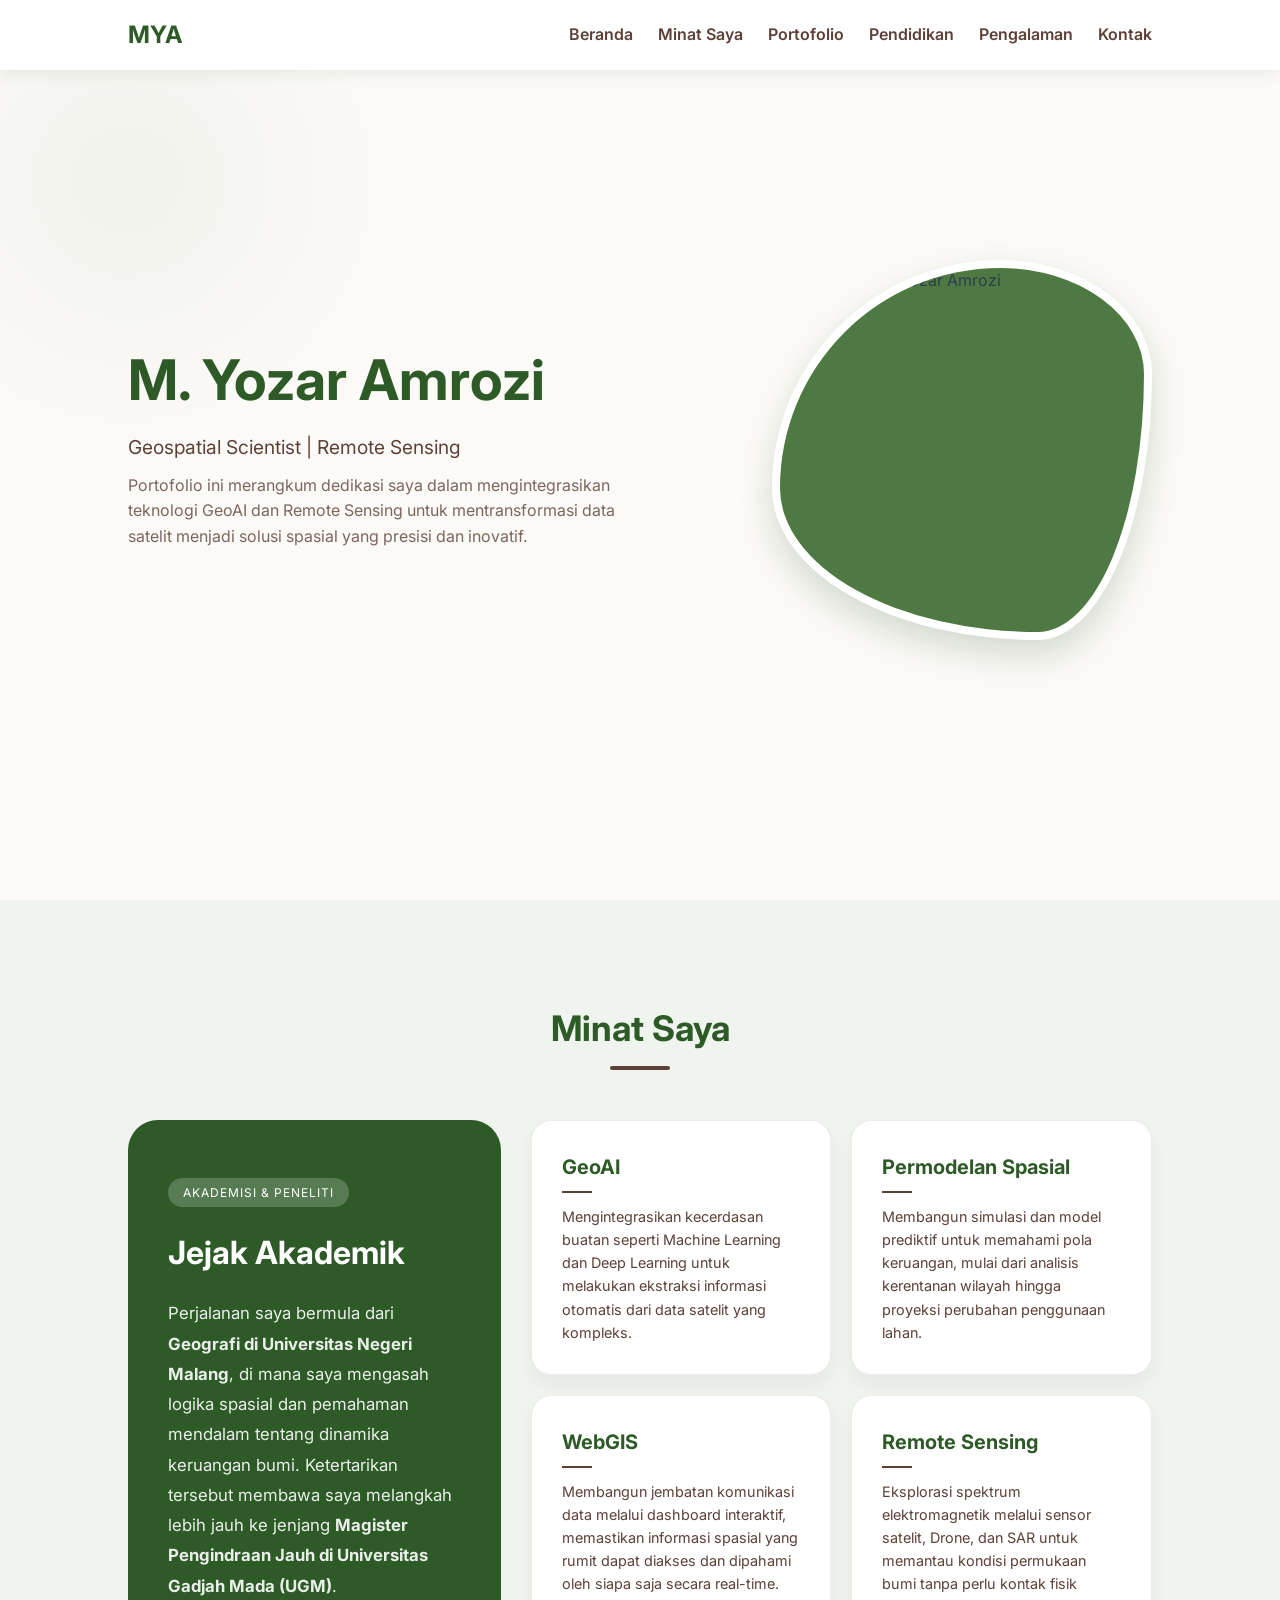
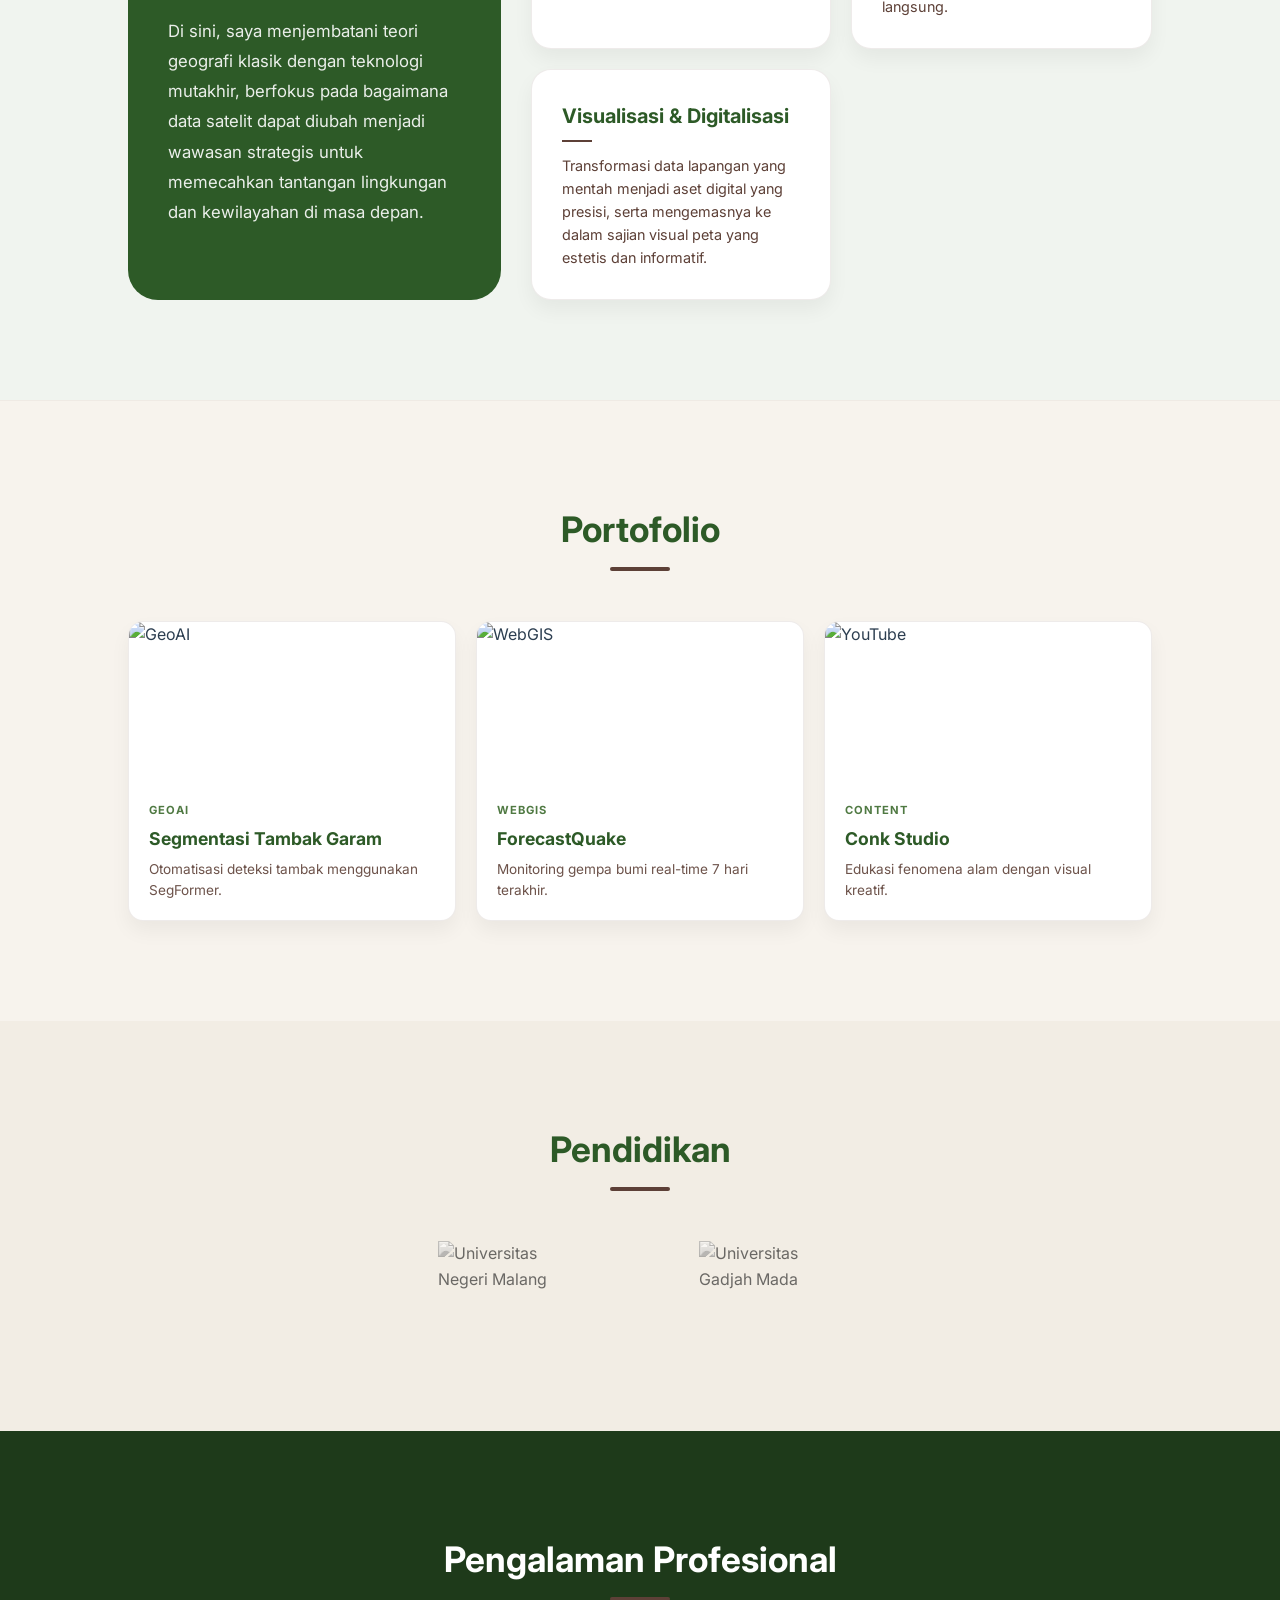
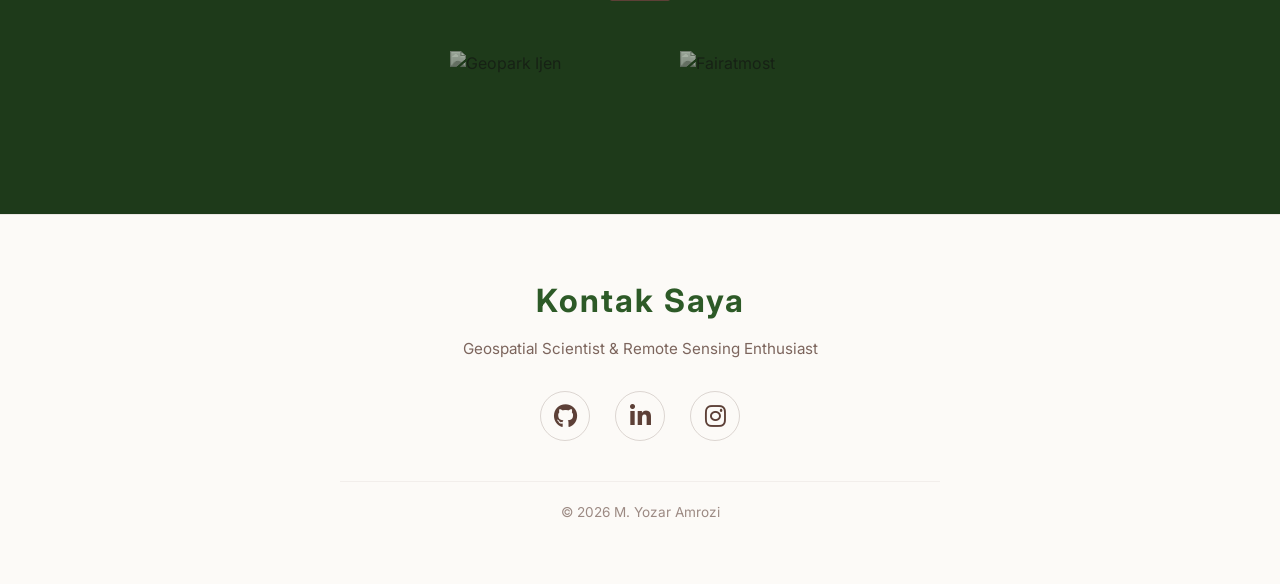
==== index.html @ 9bc24773 "Add files via upload" ====
<!DOCTYPE html>
<html lang="id">
<head>
    <meta charset="UTF-8">
    <meta name="viewport" content="width=device-width, initial-scale=1.0">
    <title>Portofolio Profesional | M. Yozar Amrozi</title>
    <link rel="stylesheet" href="portofolio.css">
    <link href="https://fonts.googleapis.com/css2?family=Inter:wght@300;400;600;700&display=swap" rel="stylesheet">
</head>
<body>
    <nav>
        <div class="logo">MYA</div>
        <ul>
            <li><a href="#beranda">Beranda</a></li>
            <li><a href="#tentang">Minat Saya</a></li>
            <li><a href="#portofolio">Portofolio</a></li>
            <li><a href="#pendidikan">Pendidikan</a></li>
            <li><a href="#pengalaman">Pengalaman</a></li>
            <li><a href="#kontak">Kontak</a></li>
        </ul>
    </nav>

    <section id="beranda" class="hero">
    <div class="hero-content">
        <div class="hero-text">
            <h1>M. Yozar Amrozi</h1>
            <p>Geospatial Scientist | Remote Sensing</p>
            <p style="margin-top: 10px; font-size: 1rem; opacity: 0.8;">Portofolio ini merangkum dedikasi saya dalam mengintegrasikan teknologi GeoAI dan Remote Sensing untuk mentransformasi data satelit menjadi solusi spasial yang presisi dan inovatif.</p>
        </div>
        <div class="hero-image-container">
            <img src="Assets/Profil.png" alt="Foto Profil M. Yozar Amrozi" class="profile-img">
        </div>
    </div>
    </section>

    <section id="tentang" class="container">
    <h2 class="section-title">Minat Saya</h2>
    
    <div class="about-layout">
        <div class="edu-main-card">
            <span class="tag-label">Akademisi & Peneliti</span>
            <h3>Jejak Akademik</h3>
            <p>Perjalanan saya bermula dari <strong>Geografi di Universitas Negeri Malang</strong>, di mana saya mengasah logika spasial dan pemahaman mendalam tentang dinamika keruangan bumi. Ketertarikan tersebut membawa saya melangkah lebih jauh ke jenjang <strong>Magister Pengindraan Jauh di Universitas Gadjah Mada (UGM)</strong>.</p>
            <p>Di sini, saya menjembatani teori geografi klasik dengan teknologi mutakhir, berfokus pada bagaimana data satelit dapat diubah menjadi wawasan strategis untuk memecahkan tantangan lingkungan dan kewilayahan di masa depan.</p>
        </div>

        <div class="skills-grid-container">
            
            <div class="skill-mini-card">
                <h4>GeoAI</h4>
                <p>Mengintegrasikan kecerdasan buatan seperti Machine Learning dan Deep Learning untuk melakukan ekstraksi informasi otomatis dari data satelit yang kompleks.</p>
            </div>

            <div class="skill-mini-card">
                <h4>Permodelan Spasial</h4>
                <p>Membangun simulasi dan model prediktif untuk memahami pola keruangan, mulai dari analisis kerentanan wilayah hingga proyeksi perubahan penggunaan lahan.</p>
            </div>

            <div class="skill-mini-card">
                <h4>WebGIS</h4>
                <p>Membangun jembatan komunikasi data melalui dashboard interaktif, memastikan informasi spasial yang rumit dapat diakses dan dipahami oleh siapa saja secara real-time.</p>
            </div>

            <div class="skill-mini-card">
                <h4>Remote Sensing</h4>
                <p>Eksplorasi spektrum elektromagnetik melalui sensor satelit, Drone, dan SAR untuk memantau kondisi permukaan bumi tanpa perlu kontak fisik langsung.</p>
            </div>

            <div class="skill-mini-card">
                <h4>Visualisasi & Digitalisasi</h4>
                <p>Transformasi data lapangan yang mentah menjadi aset digital yang presisi, serta mengemasnya ke dalam sajian visual peta yang estetis dan informatif.</p>
            </div>

        </div>
    </div>
    </section>

    <section id="portofolio" class="container bg-light">
    <h2 class="section-title">Portofolio</h2>
    
    <div class="portfolio-compact-grid">
        <a href="https://yozar21-yozar-geoai-portfolio.hf.space/" target="_blank" class="portfolio-card-small">
            <div class="card-img-small">
                <img src="assets/salt-segmentation.png" alt="GeoAI">
            </div>
            <div class="card-info-small">
                <span class="label-mini">GeoAI</span>
                <h3>Segmentasi Tambak Garam</h3>
                <p>Otomatisasi deteksi tambak menggunakan SegFormer.</p>
            </div>
        </a>

        <a href="https://shofuralee.github.io/WebGIS_Kelompok2/index.html" target="_blank" class="portfolio-card-small">
            <div class="card-img-small">
                <img src="assets/forecast-quake.png" alt="WebGIS">
            </div>
            <div class="card-info-small">
                <span class="label-mini">WebGIS</span>
                <h3>ForecastQuake</h3>
                <p>Monitoring gempa bumi real-time 7 hari terakhir.</p>
            </div>
        </a>

        <a href="https://www.youtube.com/@KACONK_CH" target="_blank" class="portfolio-card-small">
            <div class="card-img-small">
                <img src="assets/youtube-conk.jpg" alt="YouTube">
            </div>
            <div class="card-info-small">
                <span class="label-mini">Content</span>
                <h3>Conk Studio</h3>
                <p>Edukasi fenomena alam dengan visual kreatif.</p>
            </div>
        </a>
    </div>
    </section>

    <section id="pendidikan" class="container section-alt-bg">
    <h2 class="section-title">Pendidikan</h2>
    <div class="logo-grid">
        <a href="https://um.ac.id/" target="_blank" class="logo-item">
            <img src="assets/logo-um.webp" alt="Universitas Negeri Malang" class="gray-logo">
            <span class="logo-name">Universitas Negeri Malang</span>
        </a>
        <a href="https://ugm.ac.id/" target="_blank" class="logo-item">
            <img src="assets/logo-ugm.png" alt="Universitas Gadjah Mada" class="gray-logo">
            <span class="logo-name">Universitas Gadjah Mada</span>
        </a>
    </div>
</section>

<section id="pengalaman" class="container section-alt-bg-dark">
    <h2 class="section-title" style="color: var(--white);">Pengalaman Profesional</h2>
    <div class="logo-grid">
        <a href="https://geopark-ijen.jatimprov.go.id/" target="_blank" class="logo-item">
            <img src="assets/logo-ijen.png" alt="Geopark Ijen" class="gray-logo">
            <span class="logo-name" style="color: var(--white);">Geopark Ijen</span>
        </a>
        <a href="https://www.fairatmos.com/" target="_blank" class="logo-item">
            <img src="assets/logo-fairatmost.png" alt="Fairatmost" class="gray-logo">
            <span class="logo-name" style="color: var(--white);">Fairatmos</span>
        </a>
    </div>
</section>

    <link rel="stylesheet" href="https://cdnjs.cloudflare.com/ajax/libs/font-awesome/6.0.0/css/all.min.css">

<footer id="kontak">
    <div class="footer-simple">
        <h2 class="logo-footer">Kontak Saya</h2>
        <p class="footer-tagline">Geospatial Scientist & Remote Sensing Enthusiast</p>
        
        <div class="social-medias">
            <a href="https://github.com/yozarmcqueen" target="_blank" class="social-icon" title="GitHub">
                <i class="fab fa-github"></i>
            </a>
            <a href="https://www.linkedin.com/in/yozar-amrozi-3760012b6/" target="_blank" class="social-icon" title="LinkedIn">
                <i class="fab fa-linkedin-in"></i>
            </a>
            <a href="https://www.instagram.com/rozi_hfi/" target="_blank" class="social-icon" title="Instagram">
                <i class="fab fa-instagram"></i>
            </a>
        </div>

        <div class="footer-copyright">
            <p>&copy; 2026 M. Yozar Amrozi</p>
        </div>
    </div>
    </footer>

    <script src="portofolio.js"></script>
</body>
</html>
---- portofolio.css ----
:root {
    /* Palet Warna Alam */
    --primary-green: #2d5a27;   /* Hijau Daun Tua */
    --accent-green: #4f7942;    /* Hijau Daun Muda */
    --earth-brown: #5d4037;     /* Coklat Tanah */
    --light-brown: #8d6e63;     /* Coklat Muda */
    --white: #ffffff;
    --soft-white: #fcfaf7;      /* Putih dengan sedikit rona coklat hangat */
    --text-dark: #2c3e50;
}
/* --- 1. BERANDA (Aura Pagi/Fresh) --- */
.hero { 
    height: 100vh; 
    display: flex; 
    align-items: center; 
    justify-content: center;
    padding: 0 10%;
    /* Gradasi krem hangat ke putih tulang agar foto terlihat menonjol */
    background: linear-gradient(135deg, #fdfbf7 0%, #f2ede4 100%);
    position: relative;
}

/* --- 2. TENTANG SAYA (Aura Hutan/Earthy) --- */
#tentang {
    /* Hijau sangat pucat yang menenangkan, kontras dengan kotak pendidikan yang hijau tua */
    background-color: #f0f4ef; 
    position: relative;
}

/* Tambahan detail: Sisi kiri Tentang Saya sudah berwarna Hijau Tua (edu-main-card), 
   jadi background pucat di sini akan membuatnya sangat elegan */

/* --- 3. PORTOFOLIO (Aura Tanah/Sand) --- */
#portofolio {
    /* Warna pasir/krem muda untuk membedakan dengan bagian hijau di atasnya */
    background-color: #f7f3ed;
    border-top: 1px solid rgba(93, 64, 55, 0.05);
}

/* --- PENYESUAIAN KARTU AGAR KONTRAS --- */

/* Karena background section sekarang berwarna, kita buat kartu di dalamnya 
   berwarna putih bersih agar terlihat "pop up" */
.skill-mini-card, .portfolio-card-small {
    background: var(--white) !important;
    box-shadow: 0 10px 20px rgba(0, 0, 0, 0.05) !important;
}

/* --- SECTIONS UMUM --- */
.container { 
    padding: 100px 10%; 
}

/* Update Navigasi agar tetap bersih saat di atas background berwarna */
nav {
    background: rgba(255, 255, 255, 0.95);
    backdrop-filter: blur(10px); /* Efek kaca transparan modern */
}
* { 
    margin: 0; 
    padding: 0; 
    box-sizing: border-box; 
}

body { 
    font-family: 'Inter', sans-serif; 
    color: var(--text-dark); 
    line-height: 1.6; 
    background-color: var(--white);
    scroll-behavior: smooth;
}

/* --- NAVIGASI --- */
nav { 
    display: flex; 
    justify-content: space-between; 
    align-items: center;
    padding: 1rem 10%; 
    background: var(--white); 
    position: fixed; 
    width: 100%; 
    top: 0; 
    z-index: 1000;
    box-shadow: 0 2px 15px rgba(45, 90, 39, 0.1); /* Bayangan hijau tipis */
}

nav .logo { 
    font-weight: 700; 
    font-size: 1.5rem; 
    color: var(--primary-green);
}

nav ul { display: flex; list-style: none; }
nav ul li { margin-left: 25px; }
nav a { 
    text-decoration: none; 
    color: var(--earth-brown); 
    font-weight: 600; 
    transition: 0.3s;
}

nav a:hover { color: var(--primary-green); }

/* --- HERO SECTION (BERANDA) --- */
.hero { 
    height: 100vh; 
    display: flex; 
    align-items: center; 
    justify-content: center;
    padding: 0 10%;
    background-color: var(--soft-white);
    /* Sedikit aksen organik di background */
    background-image: radial-gradient(circle at 10% 20%, rgba(45, 90, 39, 0.05) 0%, transparent 20%);
}

.hero-content { 
    display: flex; 
    align-items: center; 
    justify-content: space-between;
    width: 100%;
}

/* Tulisan di Kiri */
.hero-text { 
    flex: 1; 
    text-align: left;
    padding-right: 50px;
}

.hero-text h1 { 
    font-size: 3.5rem; 
    color: var(--primary-green); 
    line-height: 1.1;
    margin-bottom: 20px;
}

.hero-text p { 
    font-size: 1.2rem; 
    color: var(--earth-brown); 
    font-weight: 400;
}

/* Foto di Kanan */
.hero-image-container { 
    flex: 1; 
    display: flex; 
    justify-content: flex-end;
}

.profile-img { 
    width: 380px; 
    height: 380px; 
    object-fit: cover;
    /* Bentuk organik yang tidak beraturan */
    border-radius: 60% 40% 30% 70% / 60% 30% 70% 40%;
    background: var(--accent-green);
    border: 8px solid var(--white);
    box-shadow: 0 15px 35px rgba(45, 90, 39, 0.2);
    animation: morph 8s ease-in-out infinite; /* Efek bergerak pelan */
}

@keyframes morph {
    0% { border-radius: 60% 40% 30% 70% / 60% 30% 70% 40%; }
    50% { border-radius: 30% 60% 70% 40% / 50% 60% 30% 60%; }
    100% { border-radius: 60% 40% 30% 70% / 60% 30% 70% 40%; }
}

.profile-img:hover {
    transform: translate(5px, 5px);
    box-shadow: 10px 10px 0px var(--accent-green);
}

/* --- SECTIONS UMUM --- */
.container { padding: 100px 10%; }
.bg-light { background-color: #f0f4ef; } /* Hijau sangat pucat */

.section-title { 
    text-align: center; 
    margin-bottom: 50px; 
    font-size: 2.2rem; 
    color: var(--primary-green);
    position: relative;
}

.section-title::after {
    content: '';
    display: block;
    width: 60px;
    height: 4px;
    background: var(--earth-brown);
    margin: 10px auto;
    border-radius: 2px;
}

/* --- KARTU PORTOFOLIO --- */
.grid { 
    display: grid; 
    grid-template-columns: repeat(auto-fit, minmax(300px, 1fr)); 
    gap: 30px; 
}

.card { 
    background: white; 
    border-radius: 15px; 
    overflow: hidden; 
    box-shadow: 0 10px 30px rgba(0,0,0,0.05);
    transition: 0.3s;
    border-bottom: 4px solid transparent;
}

.card:hover { 
    transform: translateY(-10px); 
    border-bottom: 4px solid var(--accent-green);
}

.card h3 { color: var(--primary-green); padding: 20px 20px 5px; }
.card p { padding: 0 20px 20px; font-size: 0.95rem; }
/* Container khusus untuk grid Tentang Saya */
.about-grid {
    display: grid;
    grid-template-columns: repeat(auto-fit, minmax(300px, 1fr));
    gap: 25px;
    margin-top: 20px;
}
/* Layout Utama: Kiri (Besar) & Kanan (Grid Kecil) */
.about-layout {
    display: grid;
    grid-template-columns: 1.2fr 2fr; /* Sisi kiri sedikit lebih kecil dari total sisi kanan */
    gap: 30px;
    align-items: stretch;
}

/* Kartu Pendidikan Utama (Kiri) */
.edu-main-card {
    background: var(--primary-green);
    color: var(--white);
    padding: 50px 40px;
    border-radius: 30px;
    display: flex;
    flex-direction: column;
    justify-content: center;
}

.tag-label {
    background: rgba(255, 255, 255, 0.2);
    padding: 5px 15px;
    border-radius: 50px;
    font-size: 0.75rem;
    text-transform: uppercase;
    letter-spacing: 1px;
    display: inline-block;
    width: fit-content;
    margin-bottom: 20px;
}

.edu-main-card h3 {
    font-size: 2rem;
    margin-bottom: 20px;
}

.edu-main-card p {
    font-size: 1.05rem;
    line-height: 1.8;
    margin-bottom: 15px;
    opacity: 0.9;
}

/* Container Grid Sisi Kanan */
.skills-grid-container {
    display: grid;
    grid-template-columns: repeat(auto-fill, minmax(240px, 1fr));
    gap: 20px;
}

/* Kotak-kotak Kecil Keahlian */
.skill-mini-card {
    background: var(--soft-white);
    padding: 30px;
    border-radius: 20px;
    border: 1px solid rgba(93, 64, 55, 0.1); /* Border coklat tipis */
    transition: all 0.3s ease;
}

.skill-mini-card:hover {
    background: var(--white);
    border-color: var(--accent-green);
    transform: translateY(-5px);
    box-shadow: 0 10px 25px rgba(45, 90, 39, 0.1);
}

.skill-mini-card h4 {
    color: var(--primary-green);
    font-size: 1.25rem;
    margin-bottom: 12px;
    position: relative;
}

/* Garis dekoratif kecil di bawah judul keahlian */
.skill-mini-card h4::after {
    content: '';
    display: block;
    width: 30px;
    height: 2px;
    background: var(--earth-brown);
    margin-top: 8px;
}

.skill-mini-card p {
    font-size: 0.9rem;
    color: var(--earth-brown);
    line-height: 1.6;
}

/* Responsive: Jika layar kecil, tumpuk ke bawah */
@media (max-width: 1024px) {
    .about-layout {
        grid-template-columns: 1fr;
    }
    
    .edu-main-card {
        padding: 40px;
    }
}

/* Layout Grid Horizontal */
.portfolio-compact-grid {
    display: grid;
    grid-template-columns: repeat(auto-fit, minmax(280px, 1fr)); /* Berjejer kiri ke kanan */
    gap: 20px;
    margin-top: 20px;
}

/* Kartu Kecil */
.portfolio-card-small {
    background: var(--white);
    text-decoration: none; /* Hilangkan garis bawah link */
    color: inherit;
    border-radius: 15px;
    overflow: hidden;
    display: flex;
    flex-direction: column; /* Foto di atas, teks di bawah */
    border: 1px solid rgba(93, 64, 55, 0.1);
    transition: all 0.3s ease;
    box-shadow: 0 4px 12px rgba(0,0,0,0.03);
}

.portfolio-card-small:hover {
    transform: translateY(-5px);
    box-shadow: 0 10px 20px rgba(45, 90, 39, 0.1);
    border-color: var(--accent-green);
}

/* Ukuran Foto Kecil */
.card-img-small {
    width: 100%;
    height: 160px; /* Foto dibuat pendek/kecil */
    overflow: hidden;
}

.card-img-small img {
    width: 100%;
    height: 100%;
    object-fit: cover;
}

/* Info Projek */
.card-info-small {
    padding: 20px;
}

.label-mini {
    font-size: 0.7rem;
    font-weight: 700;
    color: var(--accent-green);
    text-transform: uppercase;
    letter-spacing: 1px;
    display: block;
    margin-bottom: 8px;
}

.card-info-small h3 {
    font-size: 1.1rem;
    color: var(--primary-green);
    margin-bottom: 8px;
    line-height: 1.3;
}

.card-info-small p {
    font-size: 0.85rem;
    color: var(--earth-brown);
    line-height: 1.5;
    opacity: 0.9;
}

/* Responsif Mobile */
@media (max-width: 600px) {
    .portfolio-compact-grid {
        grid-template-columns: 1fr; /* Satu kolom di layar HP */
    }
}

/* Pengaturan kartu khusus pendidikan agar lebih menonjol */
.card-wide {
    grid-column: span 2; /* Mengambil dua kolom jika layar cukup lebar */
    background: linear-gradient(135deg, var(--primary-green), var(--accent-green)) !important;
    color: var(--white) !important;
}

.card-wide h3, .card-wide .card-icon {
    color: var(--white) !important;
}

/* Gaya kartu secara umum */
.card {
    background: var(--white);
    padding: 30px;
    border-radius: 20px;
    border: 1px solid rgba(45, 90, 39, 0.1);
    box-shadow: 0 10px 20px rgba(0, 0, 0, 0.02);
    transition: all 0.3s ease;
    display: flex;
    flex-direction: column;
    align-items: flex-start;
}

.card:hover {
    transform: translateY(-5px);
    box-shadow: 0 15px 30px rgba(45, 90, 39, 0.1);
    border-color: var(--accent-green);
}

.card-icon {
    font-size: 2.5rem;
    margin-bottom: 15px;
}

.card h3 {
    color: var(--primary-green);
    margin-bottom: 12px;
    font-size: 1.4rem;
}

.card p {
    font-size: 0.95rem;
    color: var(--earth-brown);
    line-height: 1.6;
}

/* Responsive adjustment */
@media (max-width: 992px) {
    .card-wide {
        grid-column: span 1; /* Kembali ke ukuran biasa di layar kecil */
    }
}
/* --- SKILLS & TAGS --- */
.tags span { 
    background: var(--accent-green); 
    color: white; 
    padding: 6px 15px; 
    border-radius: 50px; 
    margin: 5px; 
    display: inline-block;
    font-size: 0.85rem;
}
/* Container Portofolio */
.portfolio-grid {
    display: flex;
    flex-direction: column; /* Kotak besar memanjang ke bawah */
    gap: 40px;
    margin-top: 30px;
}

/* Kotak Portofolio Individual */
.portfolio-item {
    display: flex;
    background: var(--white);
    border-radius: 25px;
    overflow: hidden;
    box-shadow: 0 15px 40px rgba(0, 0, 0, 0.05);
    border: 1px solid rgba(45, 90, 39, 0.05);
    transition: transform 0.4s ease;
}

.portfolio-item:hover {
    transform: translateY(-8px);
    box-shadow: 0 20px 50px rgba(45, 90, 39, 0.1);
}

/* Area Gambar di Portofolio */
.portfolio-image {
    flex: 1.2;
    min-height: 350px;
    overflow: hidden;
}

.portfolio-image img {
    width: 100%;
    height: 100%;
    object-fit: cover;
    transition: transform 0.6s ease;
}

.portfolio-item:hover .portfolio-image img {
    transform: scale(1.05);
}

/* Area Teks di Portofolio */
.portfolio-content {
    flex: 1;
    padding: 50px;
    display: flex;
    flex-direction: column;
    justify-content: center;
}

.category-tag {
    color: var(--accent-green);
    font-weight: 700;
    text-transform: uppercase;
    font-size: 0.8rem;
    letter-spacing: 2px;
    margin-bottom: 15px;
    display: block;
}

.portfolio-content h3 {
    font-size: 2rem;
    color: var(--primary-green);
    margin-bottom: 20px;
    line-height: 1.2;
}

.portfolio-content p {
    color: var(--earth-brown);
    font-size: 1.05rem;
    line-height: 1.7;
    margin-bottom: 30px;
}

/* Tombol Link Projek */
.btn-project {
    text-decoration: none;
    background: var(--primary-green);
    color: var(--white);
    padding: 12px 30px;
    border-radius: 50px;
    font-weight: 600;
    width: fit-content;
    transition: 0.3s;
    border: 2px solid var(--primary-green);
}

.btn-project:hover {
    background: transparent;
    color: var(--primary-green);
}

/* Responsif untuk Tablet dan Mobile */
@media (max-width: 992px) {
    .portfolio-item {
        flex-direction: column; /* Tumpuk vertikal di layar kecil */
    }
    
    .portfolio-image {
        min-height: 250px;
    }

    .portfolio-content {
        padding: 30px;
    }
    
    .portfolio-content h3 {
        font-size: 1.6rem;
    }
}
/* Variabel Background Baru */
:root {
    --bg-sand: #f2ede4; /* Krem pasir untuk Pendidikan */
    --bg-forest-dark: #1e3a1a; /* Hijau hutan sangat gelap untuk Pengalaman */
}

/* Background Spesifik Section */
.section-alt-bg {
    background-color: var(--bg-sand);
}

.section-alt-bg-dark {
    background-color: var(--bg-forest-dark);
}

/* Grid Logo */
.logo-grid {
    display: flex;
    justify-content: center;
    align-items: center;
    gap: 80px;
    flex-wrap: wrap;
    margin-top: 40px;
}

/* Item Logo */
.logo-item {
    display: flex;
    flex-direction: column;
    align-items: center;
    text-decoration: none;
    transition: transform 0.3s ease;
}

.logo-item:hover {
    transform: translateY(-10px);
}

/* Efek Abu-abu ke Berwarna */
.gray-logo {
    width: 150px; /* Sesuaikan ukuran logo */
    height: auto;
    filter: grayscale(100%);
    opacity: 0.6;
    transition: all 0.5s ease;
    margin-bottom: 15px;
}

.logo-item:hover .gray-logo {
    filter: grayscale(0%);
    opacity: 1;
}

/* Nama Instansi di bawah logo (Opsional) */
.logo-name {
    font-weight: 600;
    font-size: 0.9rem;
    color: var(--earth-brown);
    text-align: center;
    opacity: 0; /* Sembunyi secara default */
    transition: 0.3s;
}

.logo-item:hover .logo-name {
    opacity: 1; /* Muncul saat kursor di logo */
}

/* Responsif */
@media (max-width: 768px) {
    .logo-grid {
        gap: 40px;
    }
    .gray-logo {
        width: 100px;
    }
}

/* --- FOOTER SIMPEL CENTERED --- */
footer {
    background-color: var(--soft-white); /* Warna krem sangat muda agar tidak monoton */
    padding: 60px 20px;
    border-top: 1px solid rgba(93, 64, 55, 0.1); /* Garis tipis coklat */
    text-align: center;
}

.footer-simple {
    max-width: 600px;
    margin: 0 auto;
}

.logo-footer {
    font-size: 2rem;
    color: var(--primary-green);
    margin-bottom: 10px;
    letter-spacing: 2px;
}

.footer-tagline {
    color: var(--earth-brown);
    font-size: 0.95rem;
    margin-bottom: 30px;
    opacity: 0.8;
}

/* Container Ikon Media Sosial */
.social-medias {
    display: flex;
    justify-content: center;
    gap: 25px;
    margin-bottom: 40px;
}

.social-icon {
    font-size: 1.5rem;
    color: var(--earth-brown);
    transition: all 0.3s ease;
    text-decoration: none;
    width: 50px;
    height: 50px;
    display: flex;
    align-items: center;
    justify-content: center;
    border: 1.5px solid rgba(93, 64, 55, 0.2);
    border-radius: 50%; /* Bentuk lingkaran untuk logo */
}

.social-icon:hover {
    color: var(--white);
    background-color: var(--primary-green);
    border-color: var(--primary-green);
    transform: translateY(-5px);
}

.footer-copyright {
    font-size: 0.85rem;
    color: var(--earth-brown);
    opacity: 0.6;
    border-top: 1px solid rgba(93, 64, 55, 0.1);
    padding-top: 20px;
}

/* Responsif */
@media (max-width: 480px) {
    .social-medias {
        gap: 15px;
    }
    .logo-footer {
        font-size: 1.5rem;
    }
}

/* Responsif untuk Mobile */
@media (max-width: 768px) {
    .footer-container {
        grid-template-columns: 1fr;
        text-align: center;
    }
    
    .footer-info p {
        margin: 0 auto;
    }
    
    .footer-links h3::after {
        left: 50%;
        transform: translateX(-50%);
    }
    
    .social-link {
        justify-content: center;
    }
    
    .social-link:hover {
        transform: translateY(-5px); /* Geser ke atas di mobile */
    }
}
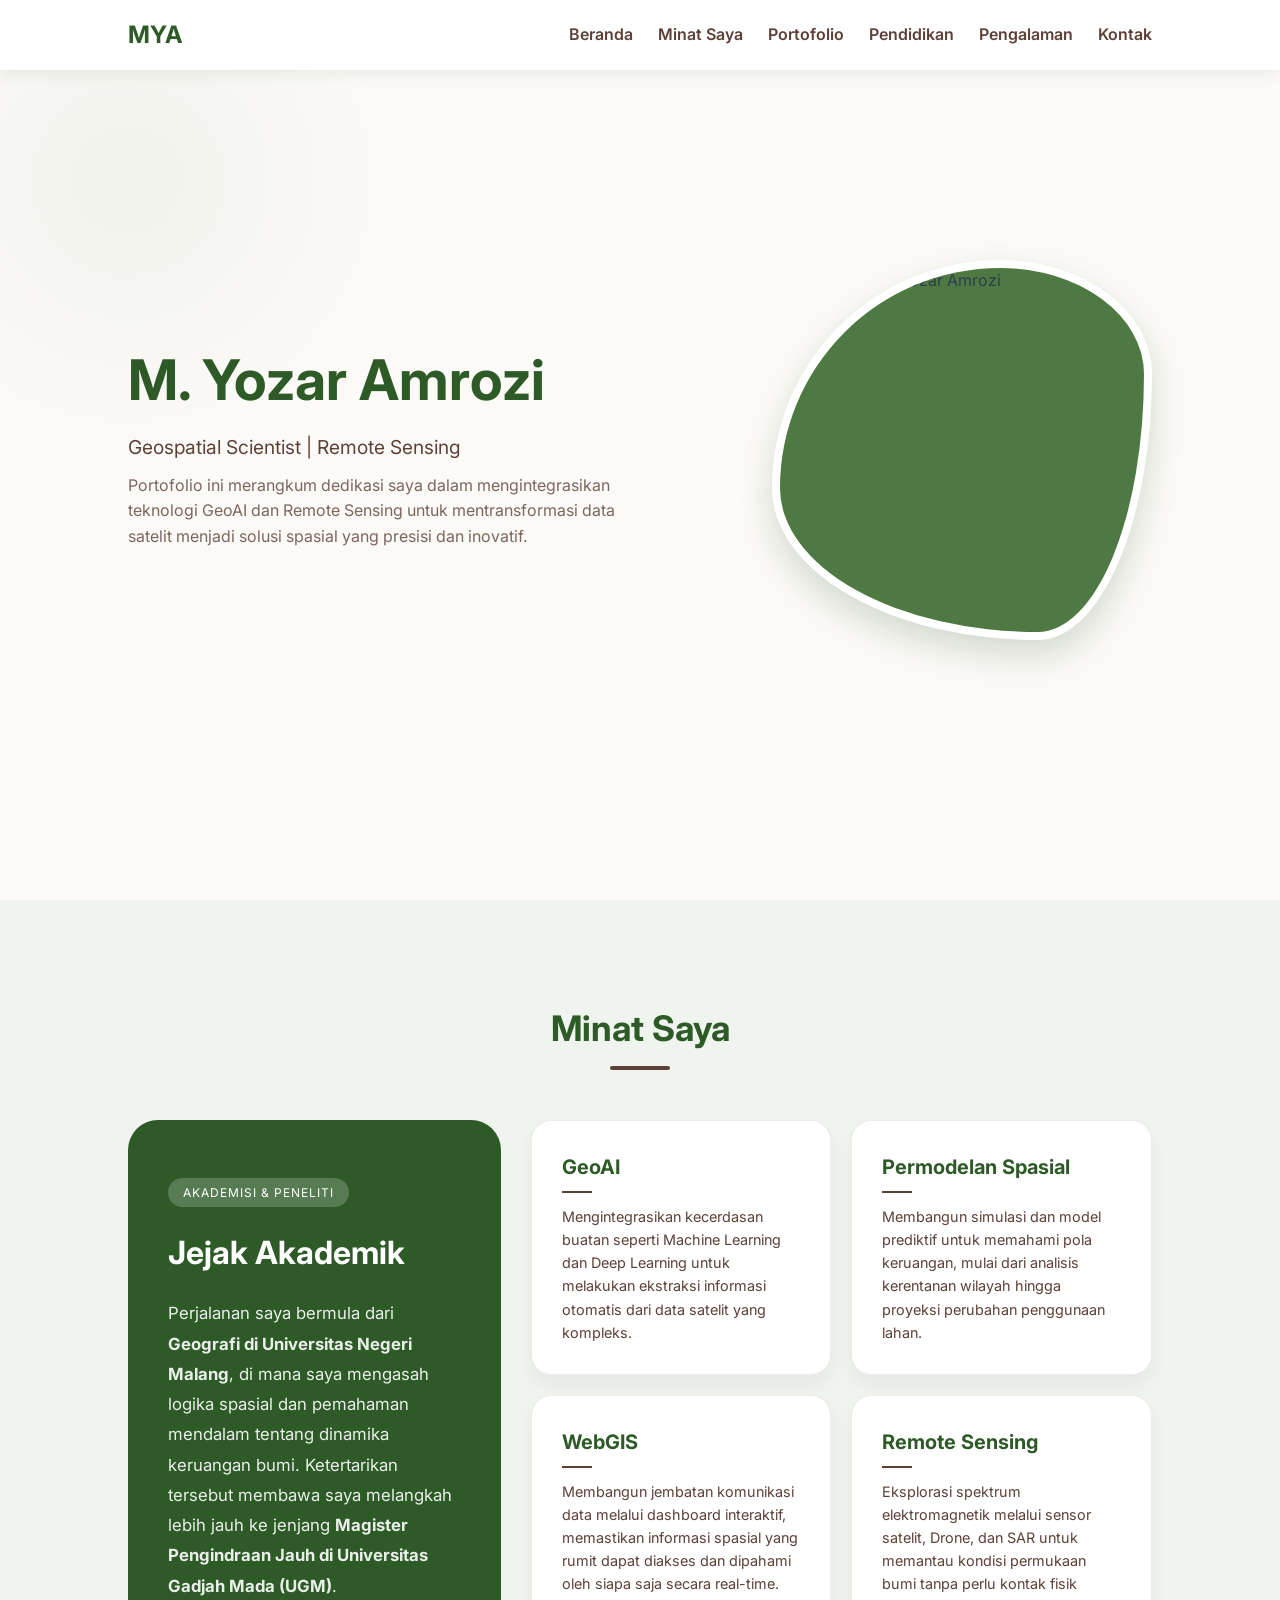
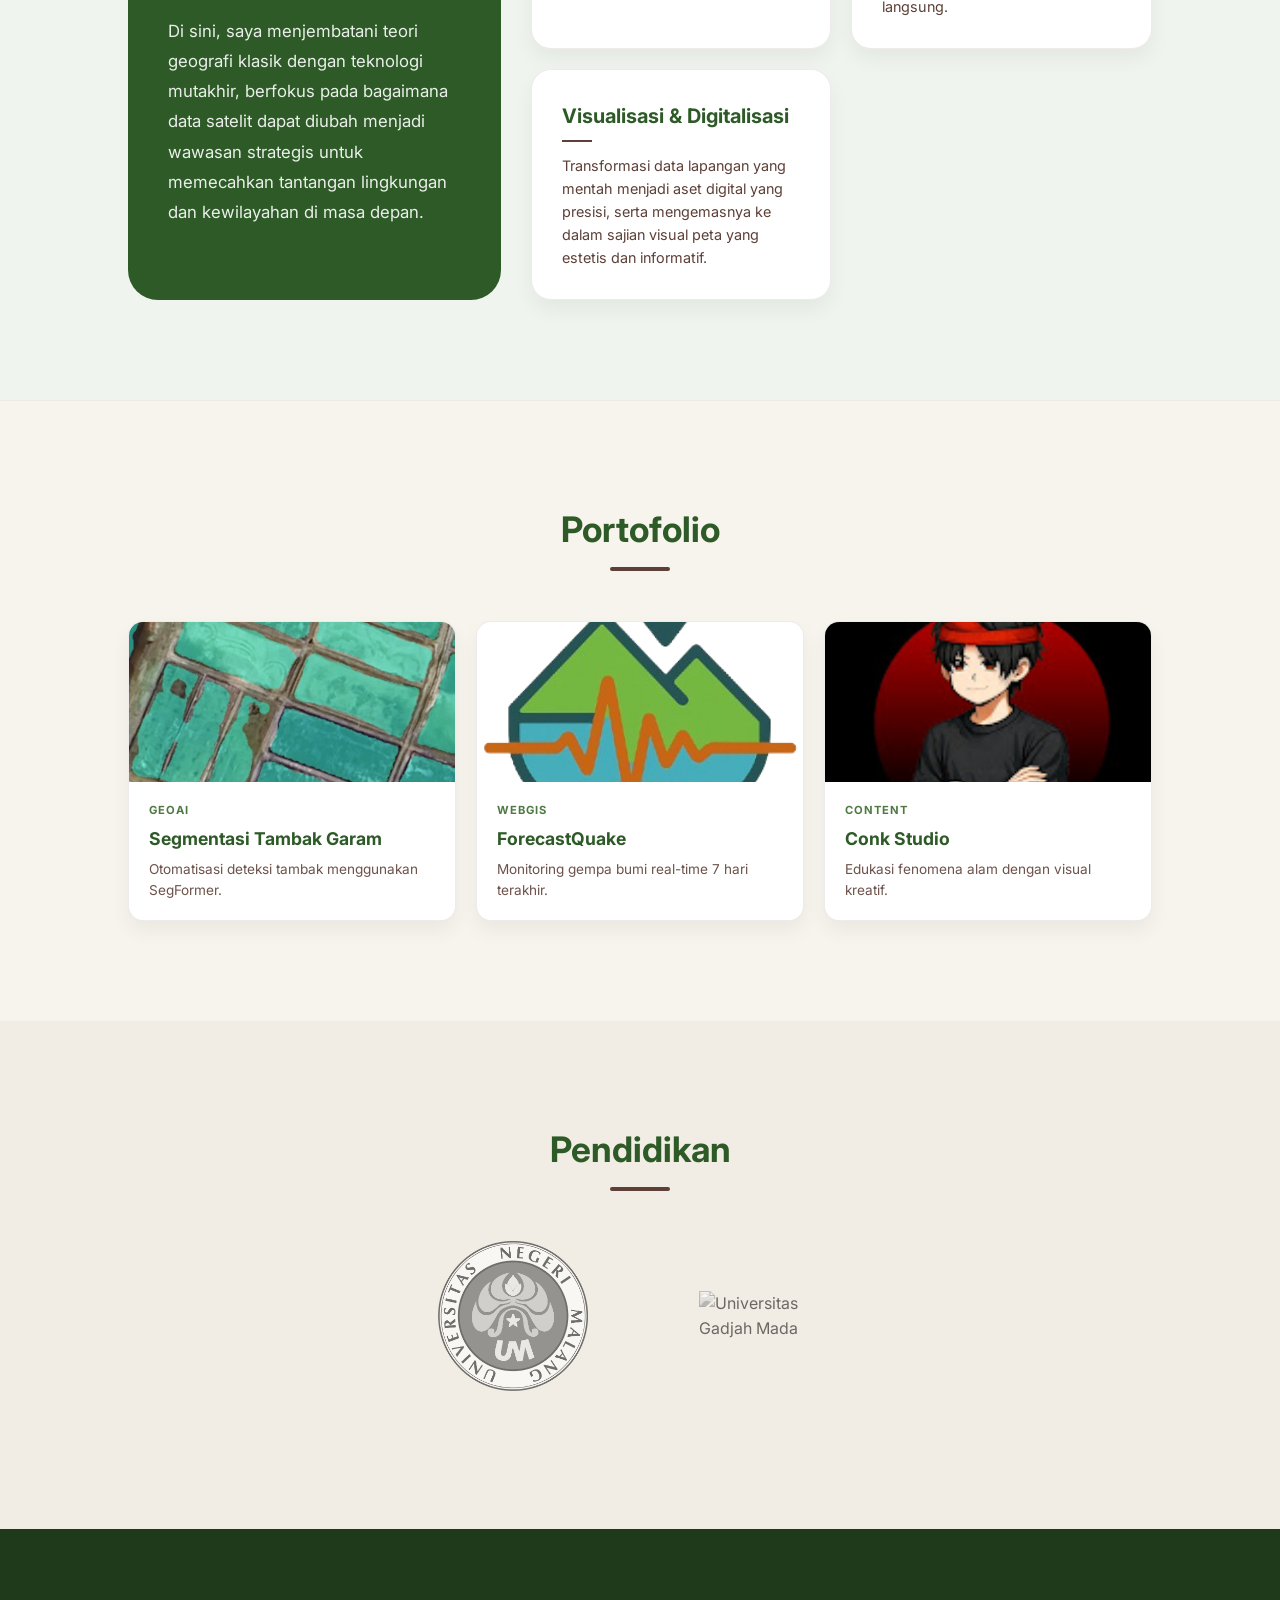
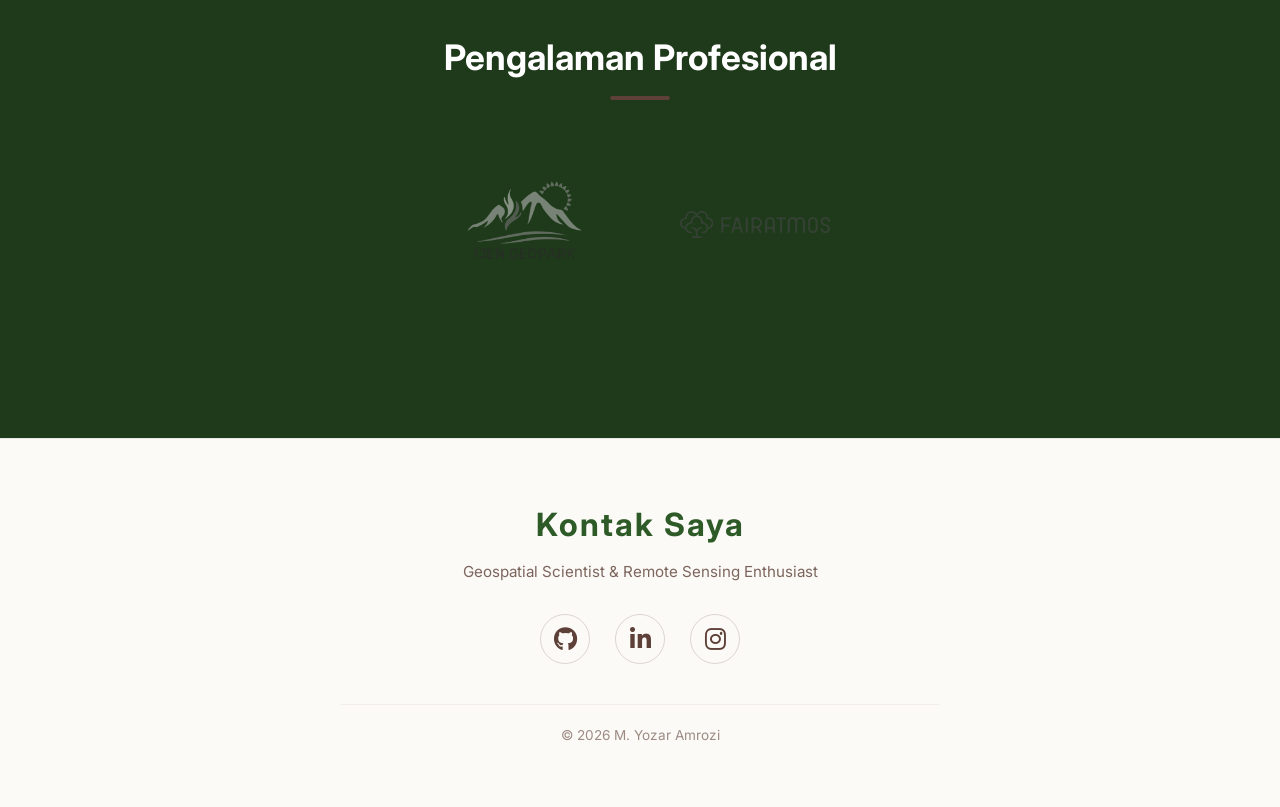
==== commit 9eab914f: "Update index.html" ====
--- a/index.html
+++ b/index.html
@@ -81,7 +81,7 @@
     <div class="portfolio-compact-grid">
         <a href="https://yozar21-yozar-geoai-portfolio.hf.space/" target="_blank" class="portfolio-card-small">
             <div class="card-img-small">
-                <img src="assets/salt-segmentation.png" alt="GeoAI">
+                <img src="Assets/salt-segmentation.png" alt="GeoAI">
             </div>
             <div class="card-info-small">
                 <span class="label-mini">GeoAI</span>
@@ -92,7 +92,7 @@
 
         <a href="https://shofuralee.github.io/WebGIS_Kelompok2/index.html" target="_blank" class="portfolio-card-small">
             <div class="card-img-small">
-                <img src="assets/forecast-quake.png" alt="WebGIS">
+                <img src="Assets/forecast-quake.png" alt="WebGIS">
             </div>
             <div class="card-info-small">
                 <span class="label-mini">WebGIS</span>
@@ -103,7 +103,7 @@
 
         <a href="https://www.youtube.com/@KACONK_CH" target="_blank" class="portfolio-card-small">
             <div class="card-img-small">
-                <img src="assets/youtube-conk.jpg" alt="YouTube">
+                <img src="Assets/youtube-conk.jpg" alt="YouTube">
             </div>
             <div class="card-info-small">
                 <span class="label-mini">Content</span>
@@ -118,11 +118,11 @@
     <h2 class="section-title">Pendidikan</h2>
     <div class="logo-grid">
         <a href="https://um.ac.id/" target="_blank" class="logo-item">
-            <img src="assets/logo-um.webp" alt="Universitas Negeri Malang" class="gray-logo">
+            <img src="Assets/logo-um.webp" alt="Universitas Negeri Malang" class="gray-logo">
             <span class="logo-name">Universitas Negeri Malang</span>
         </a>
         <a href="https://ugm.ac.id/" target="_blank" class="logo-item">
-            <img src="assets/logo-ugm.png" alt="Universitas Gadjah Mada" class="gray-logo">
+            <img src="Assets/logo-ugm.png" alt="Universitas Gadjah Mada" class="gray-logo">
             <span class="logo-name">Universitas Gadjah Mada</span>
         </a>
     </div>
@@ -132,11 +132,11 @@
     <h2 class="section-title" style="color: var(--white);">Pengalaman Profesional</h2>
     <div class="logo-grid">
         <a href="https://geopark-ijen.jatimprov.go.id/" target="_blank" class="logo-item">
-            <img src="assets/logo-ijen.png" alt="Geopark Ijen" class="gray-logo">
+            <img src="Assets/logo-ijen.png" alt="Geopark Ijen" class="gray-logo">
             <span class="logo-name" style="color: var(--white);">Geopark Ijen</span>
         </a>
         <a href="https://www.fairatmos.com/" target="_blank" class="logo-item">
-            <img src="assets/logo-fairatmost.png" alt="Fairatmost" class="gray-logo">
+            <img src="Assets/logo-fairatmost.png" alt="Fairatmost" class="gray-logo">
             <span class="logo-name" style="color: var(--white);">Fairatmos</span>
         </a>
     </div>
@@ -169,4 +169,4 @@
 
     <script src="portofolio.js"></script>
 </body>
-</html>+</html>
